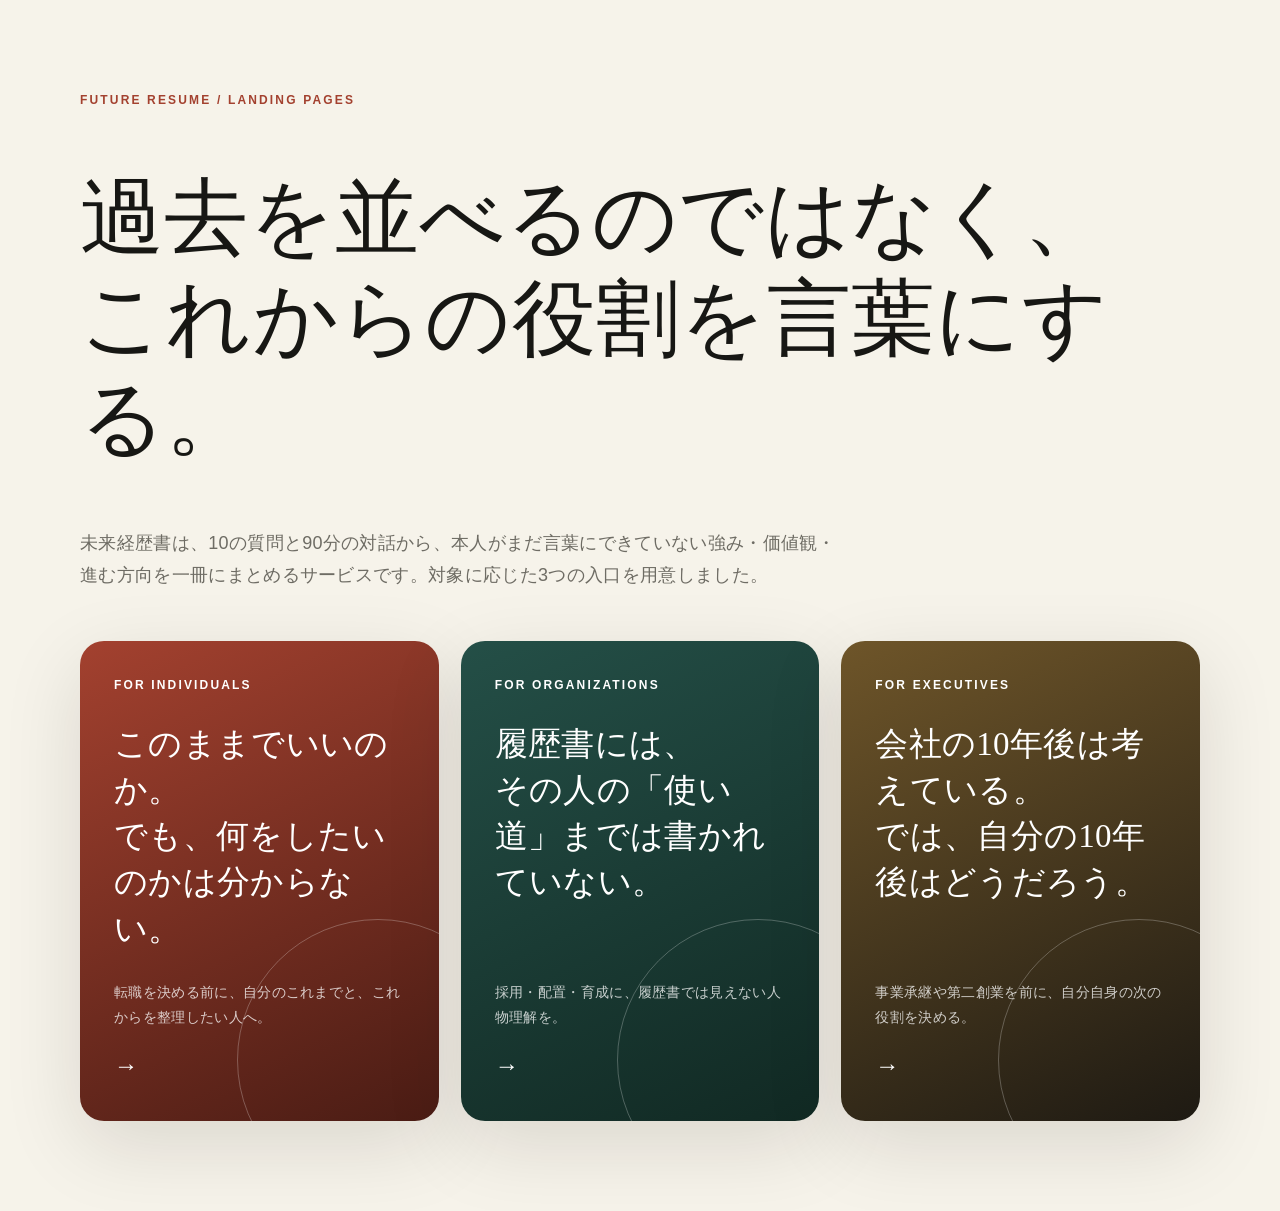
==== future-resume/index.html @ 40b17fa7 "Add Future Resume landing page hub" ====
<!doctype html><html lang="ja"><head><meta charset="utf-8"><meta name="viewport" content="width=device-width,initial-scale=1"><title>未来経歴書｜3つの入口</title><meta name="description" content="未来経歴書の個人向け・企業向け・経営者向けランディングページ"><link rel="stylesheet" href="styles.css"></head><body><main class="hub"><div class="wrap"><div class="eyebrow">Future Resume / Landing Pages</div><h1>過去を並べるのではなく、<br>これからの役割を言葉にする。</h1><p class="intro">未来経歴書は、10の質問と90分の対話から、本人がまだ言葉にできていない強み・価値観・進む方向を一冊にまとめるサービスです。対象に応じた3つの入口を用意しました。</p><div class="lp-list"><a class="lp-tile personal" href="personal.html"><div><div class="eyebrow" style="color:#fff">For Individuals</div><h2>このままでいいのか。<br>でも、何をしたいのかは分からない。</h2></div><div><p>転職を決める前に、自分のこれまでと、これからを整理したい人へ。</p><div class="arrow">→</div></div></a><a class="lp-tile corporate" href="corporate.html"><div><div class="eyebrow" style="color:#fff">For Organizations</div><h2>履歴書には、<br>その人の「使い道」までは書かれていない。</h2></div><div><p>採用・配置・育成に、履歴書では見えない人物理解を。</p><div class="arrow">→</div></div></a><a class="lp-tile executive" href="executive.html"><div><div class="eyebrow" style="color:#fff">For Executives</div><h2>会社の10年後は考えている。<br>では、自分の10年後はどうだろう。</h2></div><div><p>事業承継や第二創業を前に、自分自身の次の役割を決める。</p><div class="arrow">→</div></div></a></div></div></main></body></html>
---- future-resume/styles.css ----
:root{--ink:#171714;--paper:#f6f3ea;--muted:#6e6c64;--line:rgba(23,23,20,.14);--accent:#a3412f;--gold:#b88a3b;--shadow:0 24px 80px rgba(25,20,10,.12)}*{box-sizing:border-box}html{scroll-behavior:smooth}body{margin:0;font-family:"Noto Sans JP","Hiragino Kaku Gothic ProN",Meiryo,sans-serif;color:var(--ink);background:var(--paper);line-height:1.8;letter-spacing:.02em}a{color:inherit;text-decoration:none}.wrap{width:min(1120px,calc(100% - 40px));margin:auto}.nav{position:sticky;top:0;z-index:50;background:rgba(246,243,234,.87);backdrop-filter:blur(18px);border-bottom:1px solid var(--line)}.nav-inner{height:72px;display:flex;align-items:center;justify-content:space-between;gap:24px}.brand{font-family:Georgia,"Yu Mincho",serif;font-weight:700;letter-spacing:.06em}.brand small{font-family:inherit;font-weight:400;color:var(--muted);margin-left:10px}.nav-links{display:flex;align-items:center;gap:20px;font-size:13px}.nav-cta,.btn{display:inline-flex;align-items:center;justify-content:center;border-radius:999px;padding:13px 22px;background:var(--ink);color:white;font-weight:700;line-height:1.2;transition:.2s}.nav-cta:hover,.btn:hover{transform:translateY(-2px)}.btn.light{background:white;color:var(--ink);border:1px solid var(--line)}.btn.accent{background:var(--accent)}.hero{min-height:760px;display:grid;align-items:center;position:relative;overflow:hidden}.hero:before{content:"";position:absolute;width:540px;height:540px;border:1px solid var(--line);border-radius:50%;right:-100px;top:110px}.hero:after{content:"";position:absolute;width:310px;height:310px;border-radius:50%;right:130px;top:230px;background:radial-gradient(circle at 35% 35%,rgba(255,255,255,.85),rgba(184,138,59,.22));box-shadow:var(--shadow)}.hero-grid{display:grid;grid-template-columns:1.15fr .85fr;gap:56px;align-items:center;position:relative;z-index:2}.eyebrow{font-size:12px;letter-spacing:.18em;text-transform:uppercase;font-weight:700;color:var(--accent);margin-bottom:24px}.hero h1{font-family:Georgia,"Yu Mincho",serif;font-weight:500;font-size:clamp(44px,6.3vw,88px);line-height:1.18;letter-spacing:-.025em;margin:0 0 30px}.hero h1 em{font-style:normal;color:var(--accent)}.lead{font-size:clamp(17px,2vw,22px);max-width:650px;color:#3c3b36;margin-bottom:34px}.hero-note{border-left:2px solid var(--gold);padding:10px 0 10px 20px;color:var(--muted);font-size:14px;max-width:520px}.portrait-card{position:relative;z-index:3;background:rgba(255,255,255,.72);backdrop-filter:blur(8px);border:1px solid rgba(255,255,255,.8);border-radius:28px;padding:34px;box-shadow:var(--shadow);margin-top:220px}.portrait-card .quote{font-family:Georgia,"Yu Mincho",serif;font-size:25px;line-height:1.6;margin:0 0 24px}.portrait-card .meta{font-size:13px;color:var(--muted);border-top:1px solid var(--line);padding-top:18px}.section{padding:110px 0}.section.white{background:#fff}.section.dark{background:#191915;color:white}.section-head{display:grid;grid-template-columns:.7fr 1.3fr;gap:70px;margin-bottom:58px;align-items:start}.kicker{font-size:12px;letter-spacing:.18em;color:var(--accent);font-weight:800}.section h2{font-family:Georgia,"Yu Mincho",serif;font-size:clamp(34px,4.8vw,60px);line-height:1.25;font-weight:500;margin:0}.section-intro{font-size:18px;color:var(--muted);max-width:720px}.dark .section-intro{color:#bab9b1}.grid3{display:grid;grid-template-columns:repeat(3,1fr);gap:18px}.card{background:white;border:1px solid var(--line);border-radius:20px;padding:30px;min-height:230px}.card .num{font-family:Georgia,serif;font-size:13px;color:var(--accent);margin-bottom:34px}.card h3{font-size:20px;margin:0 0 12px}.card p{color:var(--muted);font-size:14px;margin:0}.dark .card{background:#24241f;border-color:rgba(255,255,255,.1)}.dark .card p{color:#bab9b1}.split{display:grid;grid-template-columns:1fr 1fr;gap:80px;align-items:center}.big-quote{font-family:Georgia,"Yu Mincho",serif;font-size:clamp(28px,4vw,52px);line-height:1.5}.checklist{display:grid;gap:12px}.check{display:flex;gap:14px;padding:18px 0;border-bottom:1px solid var(--line)}.check b{width:26px;height:26px;border-radius:50%;background:var(--accent);color:white;display:grid;place-items:center;font-size:12px;flex:none}.process{display:grid;grid-template-columns:repeat(4,1fr);gap:0;border-top:1px solid var(--line);border-bottom:1px solid var(--line)}.step{padding:34px 24px;border-right:1px solid var(--line)}.step:last-child{border-right:0}.step .n{color:var(--accent);font-family:Georgia,serif}.step h3{font-size:18px}.step p{font-size:13px;color:var(--muted)}.cta{padding:100px 0;background:var(--accent);color:white;text-align:center}.cta h2{font-family:Georgia,"Yu Mincho",serif;font-size:clamp(36px,5vw,64px);font-weight:500;margin:0 0 16px}.cta p{margin:0 auto 30px;max-width:660px;color:rgba(255,255,255,.82)}.footer{padding:38px 0;font-size:12px;color:var(--muted);display:flex;justify-content:space-between}.hub{min-height:100vh;padding:90px 0}.hub h1{font-family:Georgia,"Yu Mincho",serif;font-size:clamp(44px,7vw,84px);font-weight:500;line-height:1.2}.hub .intro{max-width:760px;font-size:18px;color:var(--muted);margin-bottom:50px}.lp-list{display:grid;grid-template-columns:repeat(3,1fr);gap:22px}.lp-tile{position:relative;overflow:hidden;min-height:480px;padding:34px;border-radius:24px;color:white;display:flex;flex-direction:column;justify-content:space-between;box-shadow:var(--shadow);transition:.25s}.lp-tile:hover{transform:translateY(-8px)}.lp-tile.personal{background:linear-gradient(155deg,#a3412f,#4a1c14)}.lp-tile.corporate{background:linear-gradient(155deg,#244f47,#112923)}.lp-tile.executive{background:linear-gradient(155deg,#6e5529,#1e1a13)}.lp-tile:after{content:"";position:absolute;width:280px;height:280px;border:1px solid rgba(255,255,255,.25);border-radius:50%;right:-80px;bottom:-80px}.lp-tile h2{font-family:Georgia,"Yu Mincho",serif;font-weight:500;font-size:33px;line-height:1.4;margin:0}.lp-tile p{color:rgba(255,255,255,.76);font-size:14px}.lp-tile .arrow{font-size:24px}.theme-corporate{--accent:#244f47;--gold:#82a79e}.theme-executive{--accent:#7b5b25;--gold:#c4a467}.theme-corporate .hero:after{background:radial-gradient(circle at 35% 35%,rgba(255,255,255,.9),rgba(36,79,71,.25))}.theme-executive .hero:after{background:radial-gradient(circle at 35% 35%,rgba(255,255,255,.9),rgba(123,91,37,.25))}@media(max-width:800px){.nav-links a:not(.nav-cta){display:none}.brand small{display:none}.hero{min-height:auto;padding:80px 0}.hero-grid,.section-head,.split{grid-template-columns:1fr}.hero:after,.hero:before{opacity:.35}.portrait-card{margin-top:40px}.section{padding:76px 0}.grid3,.lp-list{grid-template-columns:1fr}.process{grid-template-columns:1fr 1fr}.step:nth-child(2){border-right:0}.step:nth-child(-n+2){border-bottom:1px solid var(--line)}.footer{display:block}.footer span{display:block;margin-top:6px}}@media(max-width:520px){.wrap{width:min(100% - 28px,1120px)}.hero h1{font-size:43px}.process{grid-template-columns:1fr}.step{border-right:0!important;border-bottom:1px solid var(--line)!important}.step:last-child{border-bottom:0!important}.section-head{gap:22px}.nav-inner{height:62px}}
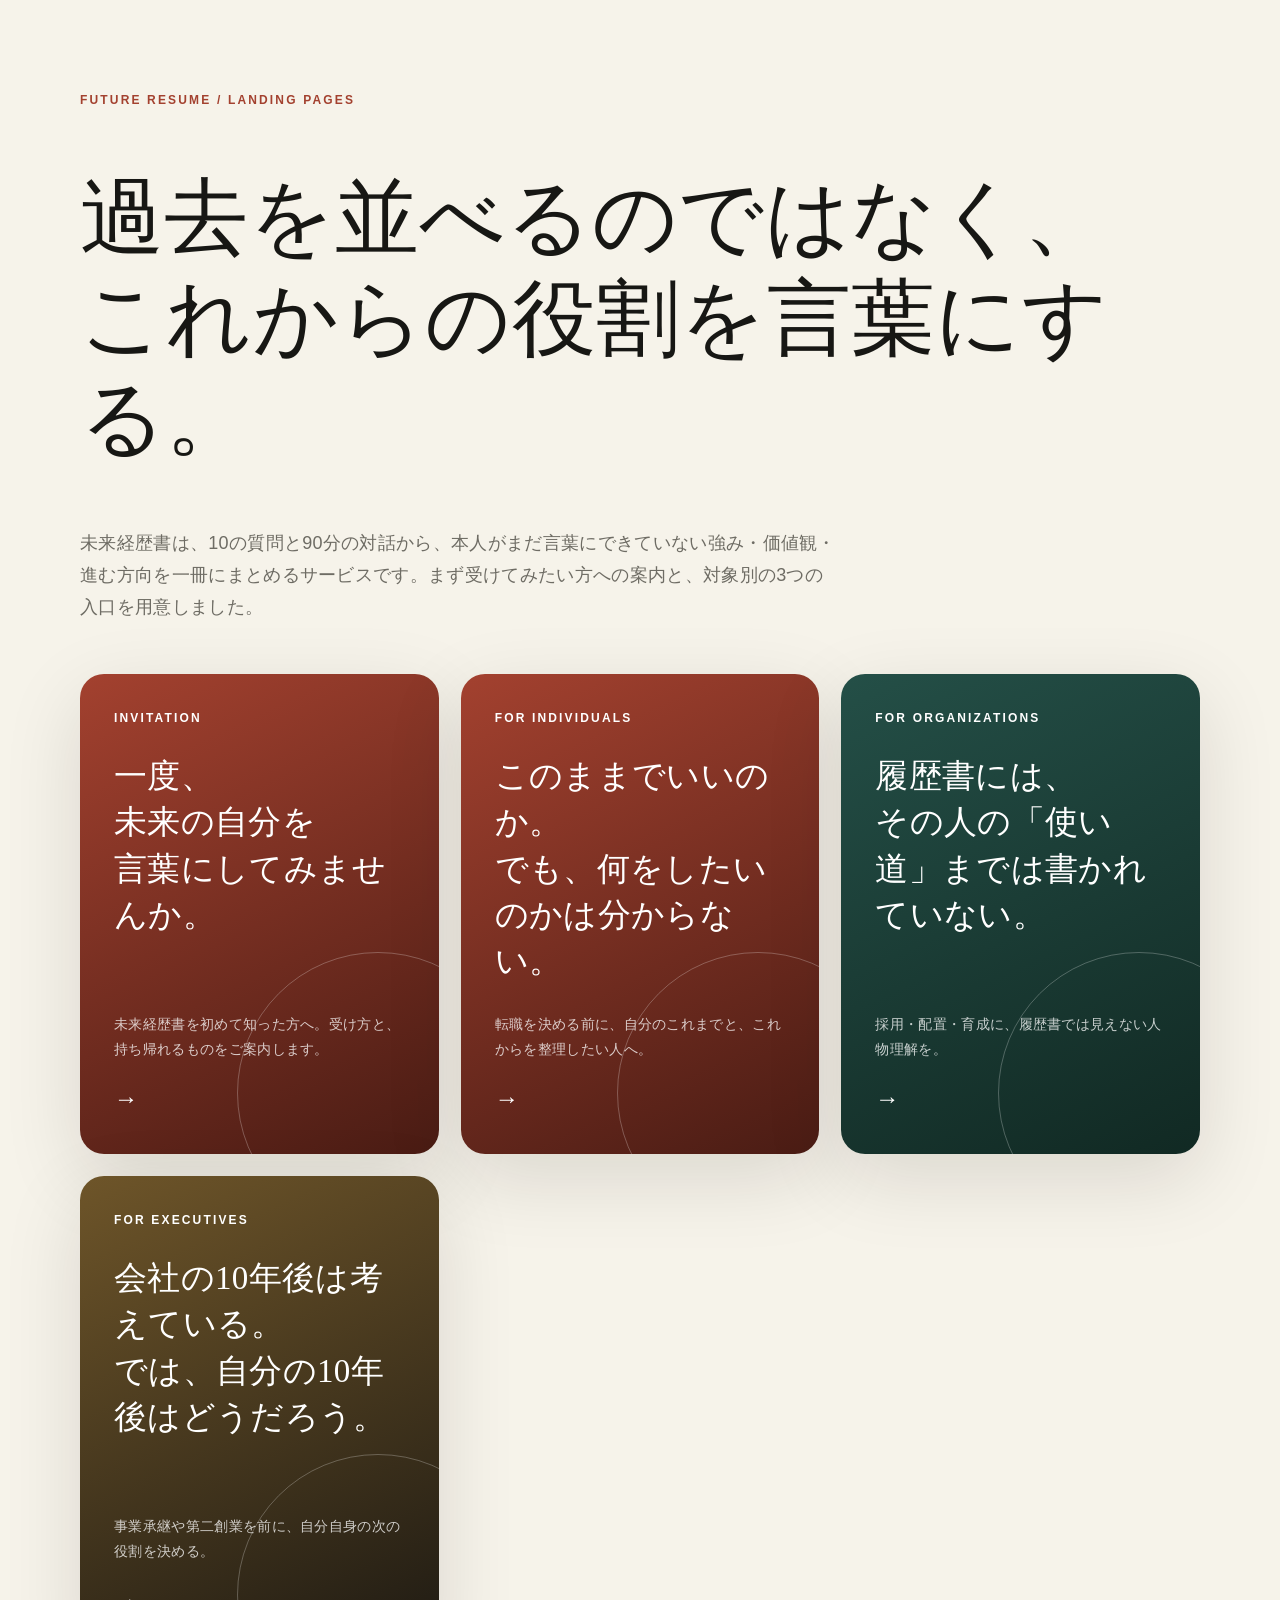
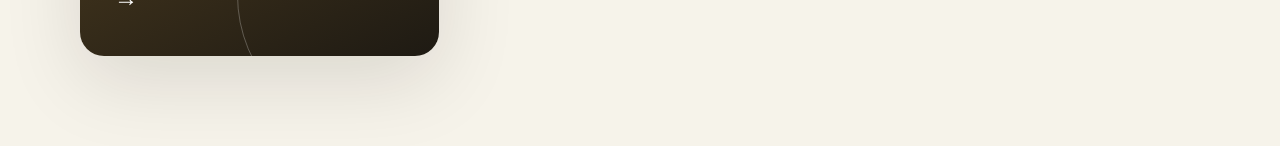
==== commit e65c6781: "Add invitation page entry to future resume hub" ====
--- a/future-resume/index.html
+++ b/future-resume/index.html
@@ -1 +1 @@
-<!doctype html><html lang="ja"><head><meta charset="utf-8"><meta name="viewport" content="width=device-width,initial-scale=1"><title>未来経歴書｜3つの入口</title><meta name="description" content="未来経歴書の個人向け・企業向け・経営者向けランディングページ"><link rel="stylesheet" href="styles.css"></head><body><main class="hub"><div class="wrap"><div class="eyebrow">Future Resume / Landing Pages</div><h1>過去を並べるのではなく、<br>これからの役割を言葉にする。</h1><p class="intro">未来経歴書は、10の質問と90分の対話から、本人がまだ言葉にできていない強み・価値観・進む方向を一冊にまとめるサービスです。対象に応じた3つの入口を用意しました。</p><div class="lp-list"><a class="lp-tile personal" href="personal.html"><div><div class="eyebrow" style="color:#fff">For Individuals</div><h2>このままでいいのか。<br>でも、何をしたいのかは分からない。</h2></div><div><p>転職を決める前に、自分のこれまでと、これからを整理したい人へ。</p><div class="arrow">→</div></div></a><a class="lp-tile corporate" href="corporate.html"><div><div class="eyebrow" style="color:#fff">For Organizations</div><h2>履歴書には、<br>その人の「使い道」までは書かれていない。</h2></div><div><p>採用・配置・育成に、履歴書では見えない人物理解を。</p><div class="arrow">→</div></div></a><a class="lp-tile executive" href="executive.html"><div><div class="eyebrow" style="color:#fff">For Executives</div><h2>会社の10年後は考えている。<br>では、自分の10年後はどうだろう。</h2></div><div><p>事業承継や第二創業を前に、自分自身の次の役割を決める。</p><div class="arrow">→</div></div></a></div></div></main></body></html>+<!doctype html><html lang="ja"><head><meta charset="utf-8"><meta name="viewport" content="width=device-width,initial-scale=1"><title>未来経歴書｜4つの入口</title><meta name="description" content="未来経歴書の体験案内・個人向け・企業向け・経営者向けランディングページ"><link rel="stylesheet" href="styles.css"></head><body><main class="hub"><div class="wrap"><div class="eyebrow">Future Resume / Landing Pages</div><h1>過去を並べるのではなく、<br>これからの役割を言葉にする。</h1><p class="intro">未来経歴書は、10の質問と90分の対話から、本人がまだ言葉にできていない強み・価値観・進む方向を一冊にまとめるサービスです。まず受けてみたい方への案内と、対象別の3つの入口を用意しました。</p><div class="lp-list"><a class="lp-tile personal" href="invitation.html"><div><div class="eyebrow" style="color:#fff">Invitation</div><h2>一度、<br>未来の自分を<br>言葉にしてみませんか。</h2></div><div><p>未来経歴書を初めて知った方へ。受け方と、持ち帰れるものをご案内します。</p><div class="arrow">→</div></div></a><a class="lp-tile personal" href="personal.html"><div><div class="eyebrow" style="color:#fff">For Individuals</div><h2>このままでいいのか。<br>でも、何をしたいのかは分からない。</h2></div><div><p>転職を決める前に、自分のこれまでと、これからを整理したい人へ。</p><div class="arrow">→</div></div></a><a class="lp-tile corporate" href="corporate.html"><div><div class="eyebrow" style="color:#fff">For Organizations</div><h2>履歴書には、<br>その人の「使い道」までは書かれていない。</h2></div><div><p>採用・配置・育成に、履歴書では見えない人物理解を。</p><div class="arrow">→</div></div></a><a class="lp-tile executive" href="executive.html"><div><div class="eyebrow" style="color:#fff">For Executives</div><h2>会社の10年後は考えている。<br>では、自分の10年後はどうだろう。</h2></div><div><p>事業承継や第二創業を前に、自分自身の次の役割を決める。</p><div class="arrow">→</div></div></a></div></div></main></body></html>
